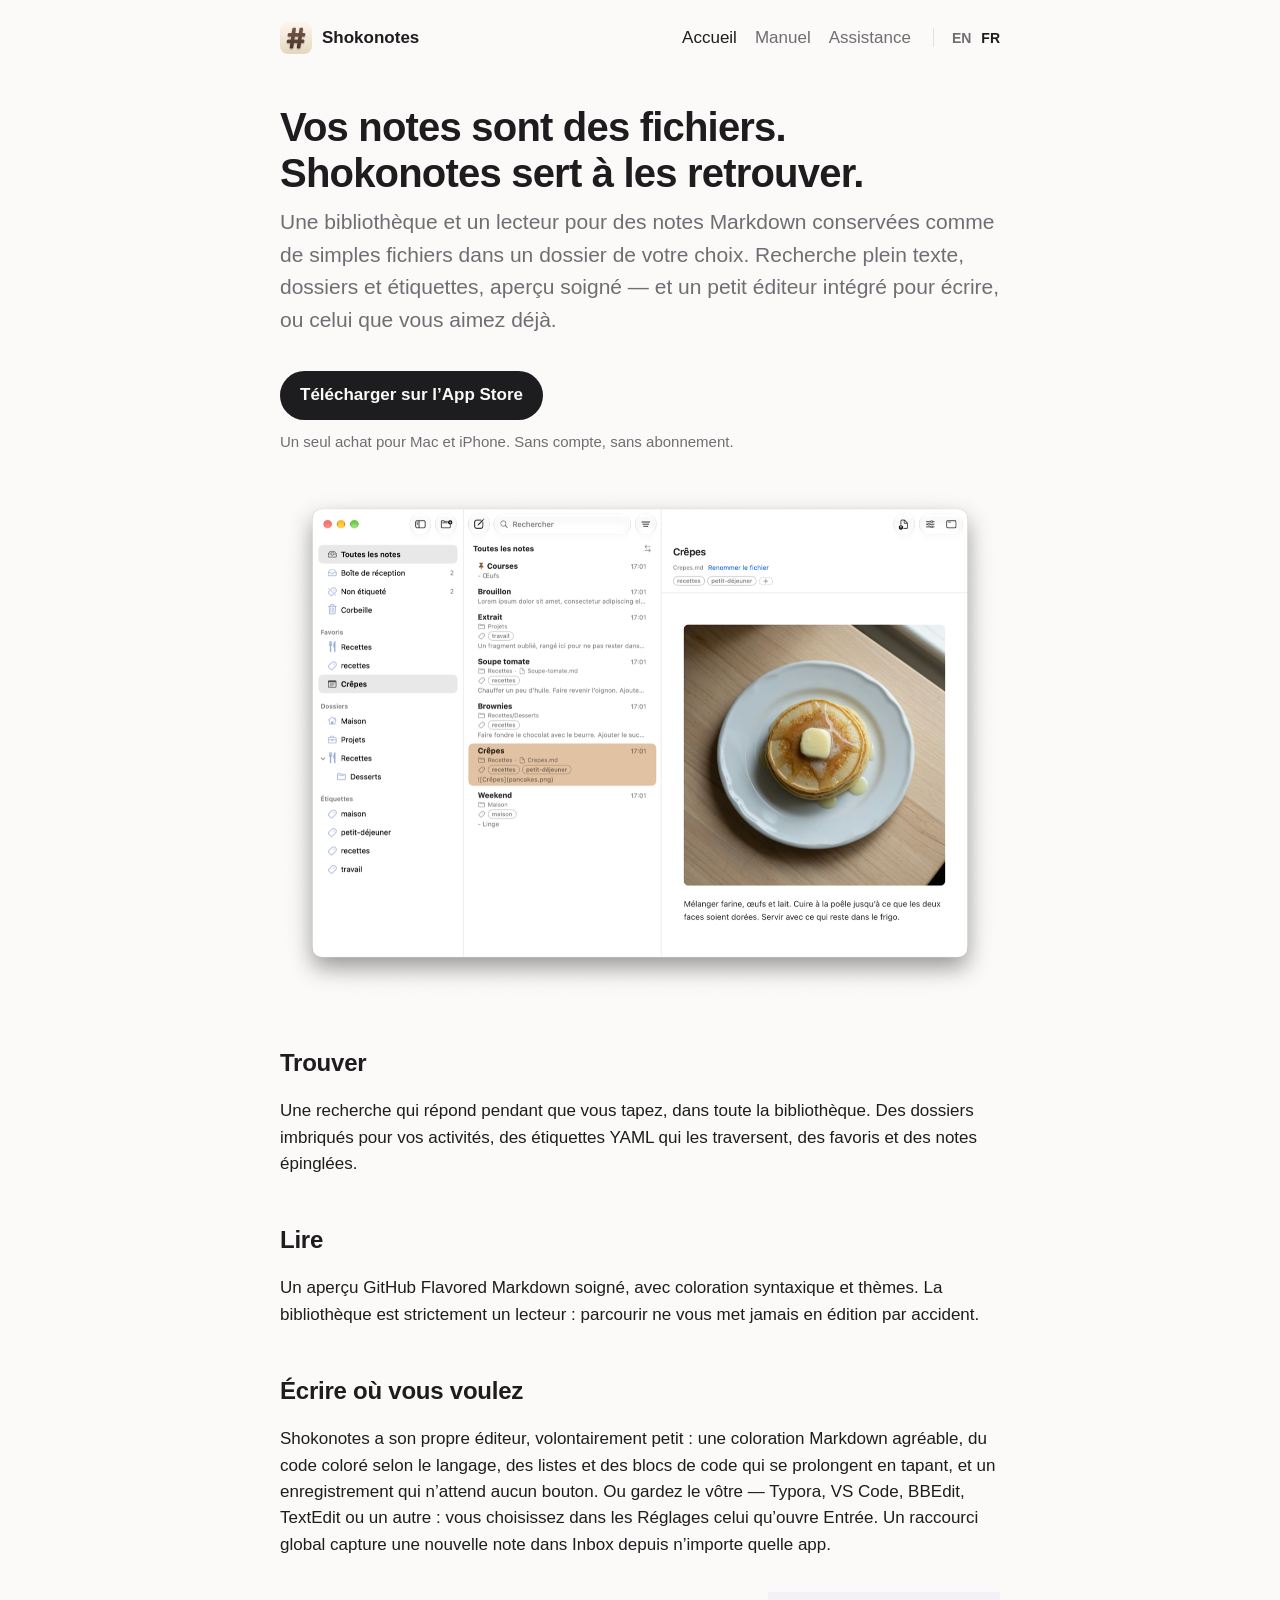
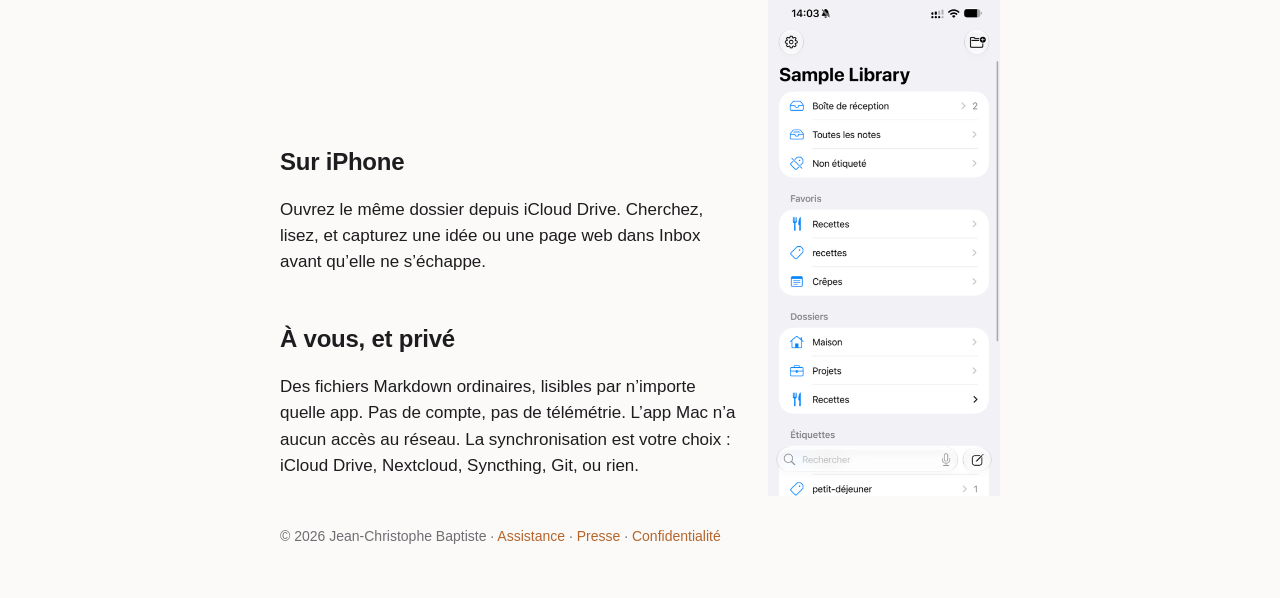
==== docs/fr/index.html @ de8738ba "Site multilingue (EN à la racine, FR sous /fr/ avec sélecteur de langue), manuel illustré, nouvelle " ====
<!doctype html>
<html lang="fr">
<head>
  <meta charset="utf-8">
  <meta name="viewport" content="width=device-width, initial-scale=1">
  <title>Shokonotes — Vos notes sont des fichiers</title>
  <meta name="description" content="Shokonotes trouve et lit vos notes Markdown, conservées comme de simples fichiers dans un dossier de votre choix. Pour Mac et iPhone.">
  <link rel="alternate" hreflang="en" href="https://shokonotes.jcbaptiste.com/">
  <link rel="alternate" hreflang="fr" href="https://shokonotes.jcbaptiste.com/fr/">
  <link rel="alternate" hreflang="x-default" href="https://shokonotes.jcbaptiste.com/">
  <link rel="stylesheet" href="../style.css">
  <link rel="icon" href="../images/icon.png">
</head>
<body>
  <header class="site">
    <a class="brand" href="./"><img src="../images/icon.png" alt="">Shokonotes</a>
    <nav><a class="current" href="./">Accueil</a><a href="manual.html">Manuel</a><a href="support.html">Assistance</a><span class="lang"><a href=".././" hreflang="en" lang="en">EN</a><a class="current" href="./" hreflang="fr" lang="fr">FR</a></span></nav>
  </header>
  <main>
    <h1>Vos notes sont des fichiers.<br>Shokonotes sert à les retrouver.</h1>
    <p class="lede">Une bibliothèque et un lecteur pour des notes Markdown conservées comme de simples fichiers dans un dossier de votre choix. Recherche plein texte, dossiers et étiquettes, aperçu soigné — et un petit éditeur intégré pour écrire, ou celui que vous aimez déjà.</p>
    <a class="cta" href="https://apps.apple.com/fr/app/id6816433175">Télécharger sur l’App Store</a>
    <p style="color:var(--muted);font-size:15px;margin-top:4px">Un seul achat pour Mac et iPhone. Sans compte, sans abonnement.</p>

    <img class="shot" src="../images/mac.png" alt="La bibliothèque Shokonotes sur Mac : barre latérale, liste des notes et aperçu">

    <h2>Trouver</h2>
    <p>Une recherche qui répond pendant que vous tapez, dans toute la bibliothèque. Des dossiers imbriqués pour vos activités, des étiquettes YAML qui les traversent, des favoris et des notes épinglées.</p>

    <h2>Lire</h2>
    <p>Un aperçu GitHub Flavored Markdown soigné, avec coloration syntaxique et thèmes. La bibliothèque est strictement un lecteur : parcourir ne vous met jamais en édition par accident.</p>

    <h2>Écrire où vous voulez</h2>
    <p>Shokonotes a son propre éditeur, volontairement petit : une coloration Markdown agréable, du code coloré selon le langage, des listes et des blocs de code qui se prolongent en tapant, et un enregistrement qui n’attend aucun bouton. Ou gardez le vôtre — Typora, VS Code, BBEdit, TextEdit ou un autre : vous choisissez dans les Réglages celui qu’ouvre Entrée. Un raccourci global capture une nouvelle note dans Inbox depuis n’importe quelle app.</p>

    <div class="pair">
      <div>
        <h2 style="margin-top:0">Sur iPhone</h2>
        <p>Ouvrez le même dossier depuis iCloud Drive. Cherchez, lisez, et capturez une idée ou une page web dans Inbox avant qu’elle ne s’échappe.</p>
        <h2>À vous, et privé</h2>
        <p>Des fichiers Markdown ordinaires, lisibles par n’importe quelle app. Pas de compte, pas de télémétrie. L’app Mac n’a aucun accès au réseau. La synchronisation est votre choix : iCloud Drive, Nextcloud, Syncthing, Git, ou rien.</p>
      </div>
      <img src="../images/iphone.png" alt="La bibliothèque Shokonotes sur iPhone">
    </div>
  </main>
  <footer class="site">
    © 2026 Jean-Christophe Baptiste · <a href="support.html">Assistance</a> · <a href="press.html">Presse</a> · <a href="privacy.html">Confidentialité</a>
  </footer>
</body>
</html>
---- docs/style.css ----
:root {
  --bg: #fbfaf8;
  --fg: #1d1d1f;
  --muted: #6e6e73;
  --line: #e3e1dd;
  --card: #ffffff;
  --accent: #b5652b;
  color-scheme: light dark;
}
@media (prefers-color-scheme: dark) {
  :root {
    --bg: #161617;
    --fg: #f5f5f7;
    --muted: #a1a1a6;
    --line: #2e2e30;
    --card: #1f1f21;
    --accent: #e0915a;
  }
}
* { box-sizing: border-box; }
html { -webkit-text-size-adjust: 100%; }
body {
  margin: 0;
  background: var(--bg);
  color: var(--fg);
  font: 17px/1.55 -apple-system, BlinkMacSystemFont, "SF Pro Text", "Helvetica Neue", Helvetica, Arial, sans-serif;
}
a { color: var(--accent); text-decoration: none; }
a:hover { text-decoration: underline; }
header.site, main, footer.site { max-width: 760px; margin: 0 auto; padding: 0 20px; }
header.site {
  display: flex; align-items: center; justify-content: space-between;
  padding-top: 22px; padding-bottom: 22px;
}
header.site .brand { display: flex; align-items: center; gap: 10px; color: var(--fg); font-weight: 600; }
header.site .brand img { width: 32px; height: 32px; border-radius: 8px; }
header.site nav a { margin-left: 18px; color: var(--muted); }
header.site nav a.current { color: var(--fg); }
h1 { font-size: 40px; line-height: 1.15; letter-spacing: -0.02em; margin: 28px 0 10px; }
h2 { font-size: 24px; letter-spacing: -0.01em; margin: 44px 0 10px; }
h3 { font-size: 18px; margin: 26px 0 6px; }
p.lede { font-size: 21px; color: var(--muted); margin-top: 0; }
.cta { display: inline-block; margin: 14px 0 6px; padding: 11px 20px; border-radius: 980px;
  background: var(--fg); color: var(--bg); font-weight: 600; }
.cta:hover { text-decoration: none; opacity: .88; }
.shot { display: block; width: 100%; height: auto; margin: 34px 0 6px; }
.pair { display: grid; grid-template-columns: 2fr 1fr; gap: 24px; align-items: end; margin-top: 34px; }
.pair img { width: 100%; height: auto; }
@media (max-width: 640px) { .pair { grid-template-columns: 1fr; } h1 { font-size: 32px; } }
.box { background: var(--card); border: 1px solid var(--line); border-radius: 14px; padding: 18px 22px; margin: 18px 0; }
kbd { font: 14px/1 ui-monospace, "SF Mono", Menlo, monospace; padding: 2px 6px; border: 1px solid var(--line);
  border-radius: 5px; background: var(--card); }
ul { padding-left: 22px; }
li { margin: 4px 0; }
hr { border: 0; border-top: 1px solid var(--line); margin: 52px 0; }
footer.site { color: var(--muted); font-size: 14px; padding-top: 30px; padding-bottom: 50px; }

/* Manual */
code { font: 0.9em ui-monospace, "SF Mono", Menlo, monospace; padding: 1px 5px; border: 1px solid var(--line);
  border-radius: 5px; background: var(--card); }
pre { background: var(--card); border: 1px solid var(--line); border-radius: 12px; padding: 14px 18px; overflow-x: auto; }
pre code { padding: 0; border: 0; background: none; font-size: 14px; line-height: 1.5; }
main.manual h2 { margin-top: 56px; padding-top: 8px; }
main.manual h3 { margin-top: 30px; }
blockquote { margin: 18px 0; padding: 2px 18px; border-left: 3px solid var(--line); color: var(--muted); }
table { border-collapse: collapse; margin: 18px 0; width: 100%; font-size: 16px; }
th, td { text-align: left; padding: 8px 12px; border-bottom: 1px solid var(--line); }
th { color: var(--muted); font-weight: 600; }
.toc ul { margin: 6px 0 14px; }
.task { display: inline-block; width: 1.3em; }

/* Language switch */
header.site nav .lang { margin-left: 22px; padding-left: 18px; border-left: 1px solid var(--line); }
header.site nav .lang a { margin-left: 0; margin-right: 10px; font-size: 14px; font-weight: 600; }
header.site nav .lang a:last-child { margin-right: 0; }

/* Figures */
figure { margin: 30px 0; }
figure img { display: block; width: 100%; height: auto; border-radius: 10px; }
figure.window img { border-radius: 0; }
figcaption { color: var(--muted); font-size: 14px; margin-top: 8px; text-align: center; }
figure.narrow { max-width: 520px; margin-left: auto; margin-right: auto; }
.phones { display: grid; grid-template-columns: repeat(4, 1fr); gap: 14px; margin: 30px 0; }
.phones figure { margin: 0; }
.phones img { border: 1px solid var(--line); }
@media (max-width: 640px) { .phones { grid-template-columns: repeat(2, 1fr); } }

/* Press kit */
.press-grid { display: grid; grid-template-columns: repeat(2, 1fr); gap: 22px 18px; margin: 24px 0; }
.press-grid figure { margin: 0; }
.press-grid img { border: 1px solid var(--line); background: var(--card); }
@media (max-width: 640px) { .press-grid { grid-template-columns: 1fr; } }
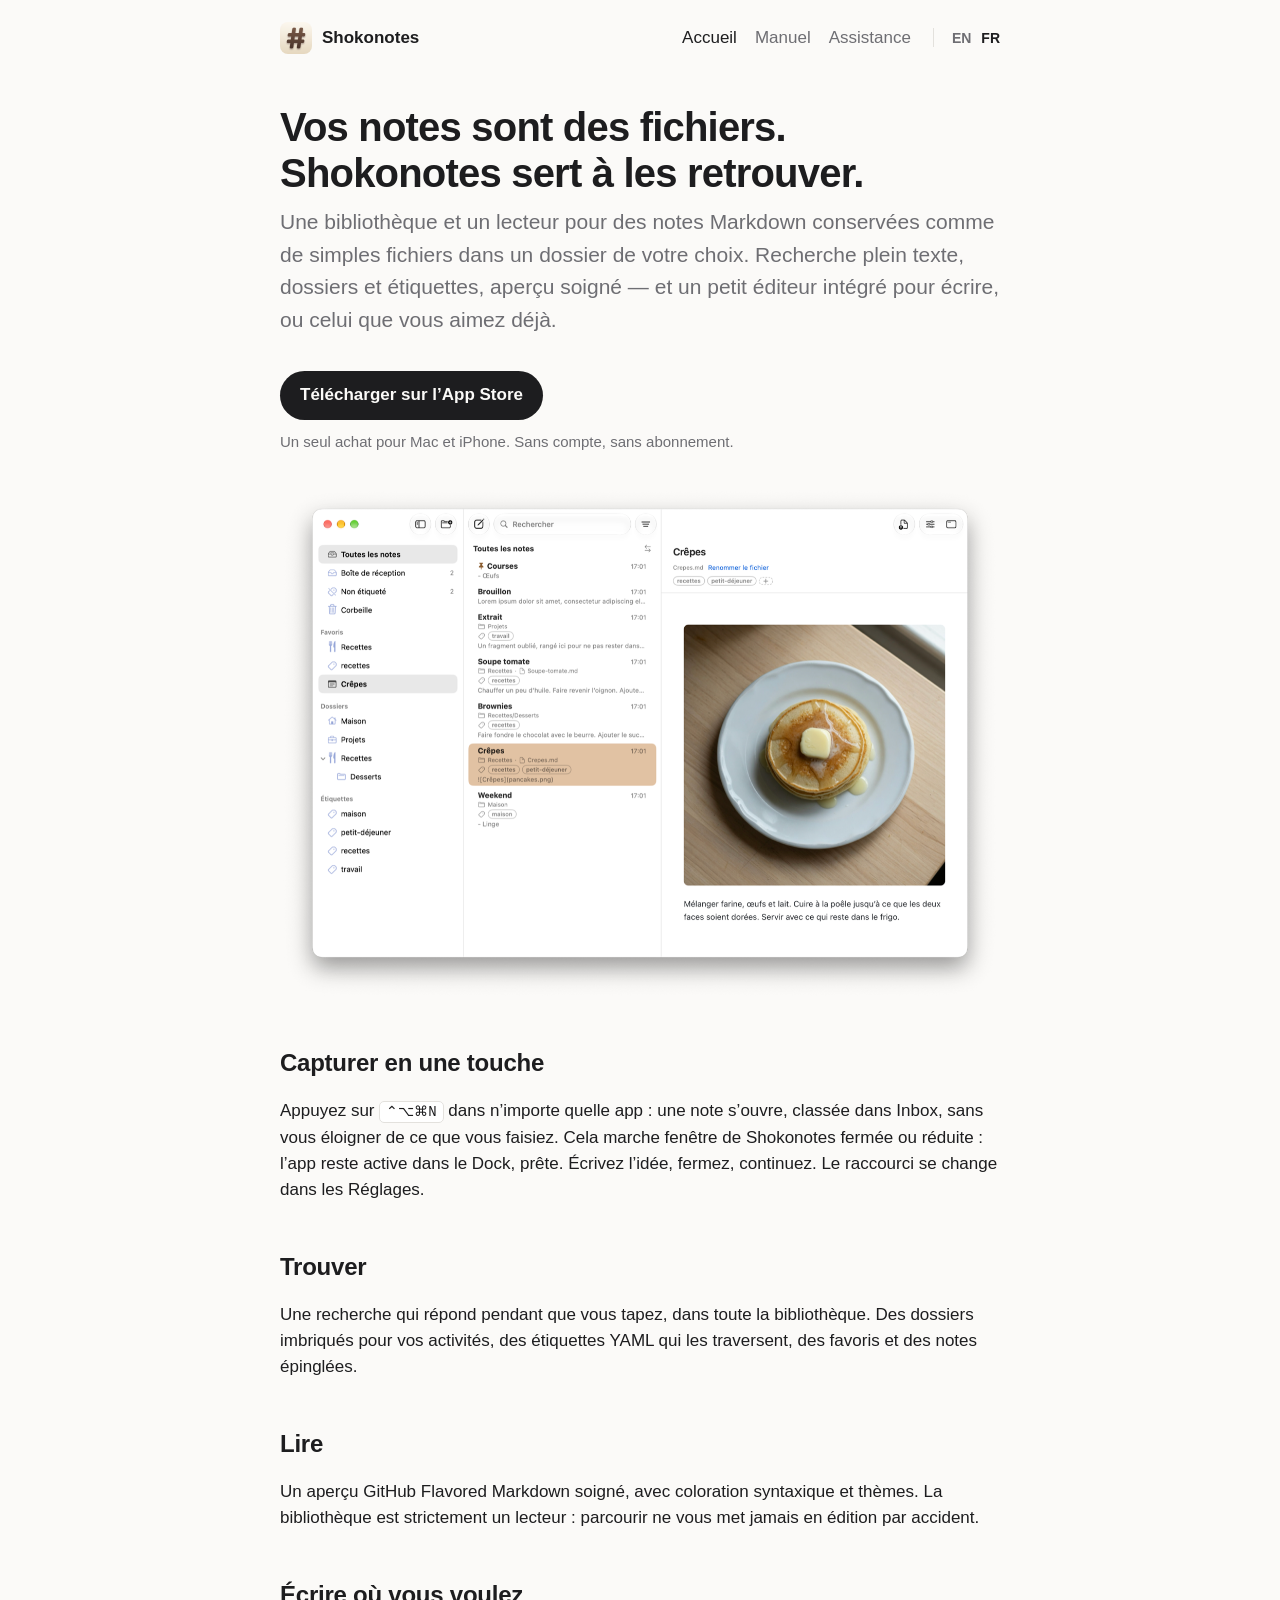
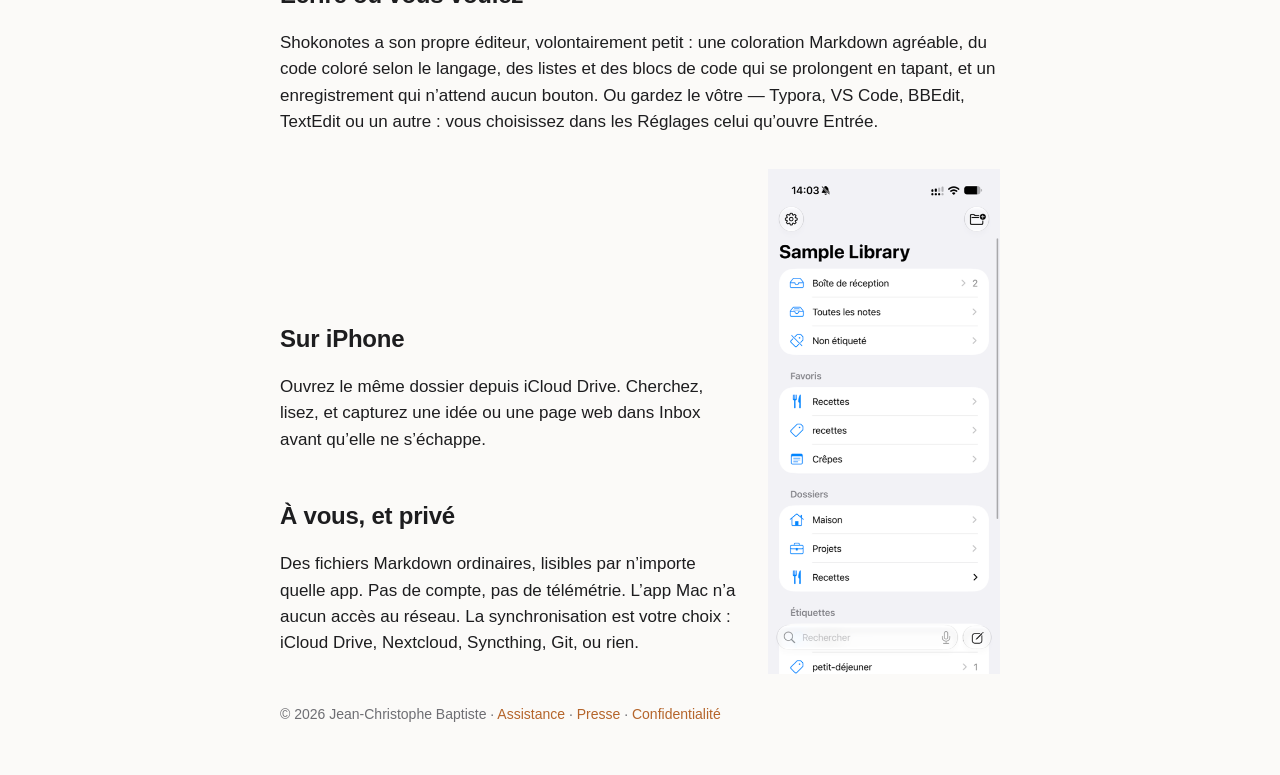
==== commit 29055dfc: "Site : mise en avant de la note rapide (raccourci global, fenêtre fermée ou réduite) sur l'accueil e" ====
--- a/docs/fr/index.html
+++ b/docs/fr/index.html
@@ -24,6 +24,9 @@
 
     <img class="shot" src="../images/mac.png" alt="La bibliothèque Shokonotes sur Mac : barre latérale, liste des notes et aperçu">
 
+    <h2>Capturer en une touche</h2>
+    <p>Appuyez sur <kbd>⌃⌥⌘N</kbd> dans n’importe quelle app : une note s’ouvre, classée dans Inbox, sans vous éloigner de ce que vous faisiez. Cela marche fenêtre de Shokonotes fermée ou réduite : l’app reste active dans le Dock, prête. Écrivez l’idée, fermez, continuez. Le raccourci se change dans les Réglages.</p>
+
     <h2>Trouver</h2>
     <p>Une recherche qui répond pendant que vous tapez, dans toute la bibliothèque. Des dossiers imbriqués pour vos activités, des étiquettes YAML qui les traversent, des favoris et des notes épinglées.</p>
 
@@ -31,7 +34,7 @@
     <p>Un aperçu GitHub Flavored Markdown soigné, avec coloration syntaxique et thèmes. La bibliothèque est strictement un lecteur : parcourir ne vous met jamais en édition par accident.</p>
 
     <h2>Écrire où vous voulez</h2>
-    <p>Shokonotes a son propre éditeur, volontairement petit : une coloration Markdown agréable, du code coloré selon le langage, des listes et des blocs de code qui se prolongent en tapant, et un enregistrement qui n’attend aucun bouton. Ou gardez le vôtre — Typora, VS Code, BBEdit, TextEdit ou un autre : vous choisissez dans les Réglages celui qu’ouvre Entrée. Un raccourci global capture une nouvelle note dans Inbox depuis n’importe quelle app.</p>
+    <p>Shokonotes a son propre éditeur, volontairement petit : une coloration Markdown agréable, du code coloré selon le langage, des listes et des blocs de code qui se prolongent en tapant, et un enregistrement qui n’attend aucun bouton. Ou gardez le vôtre — Typora, VS Code, BBEdit, TextEdit ou un autre : vous choisissez dans les Réglages celui qu’ouvre Entrée.</p>
 
     <div class="pair">
       <div>
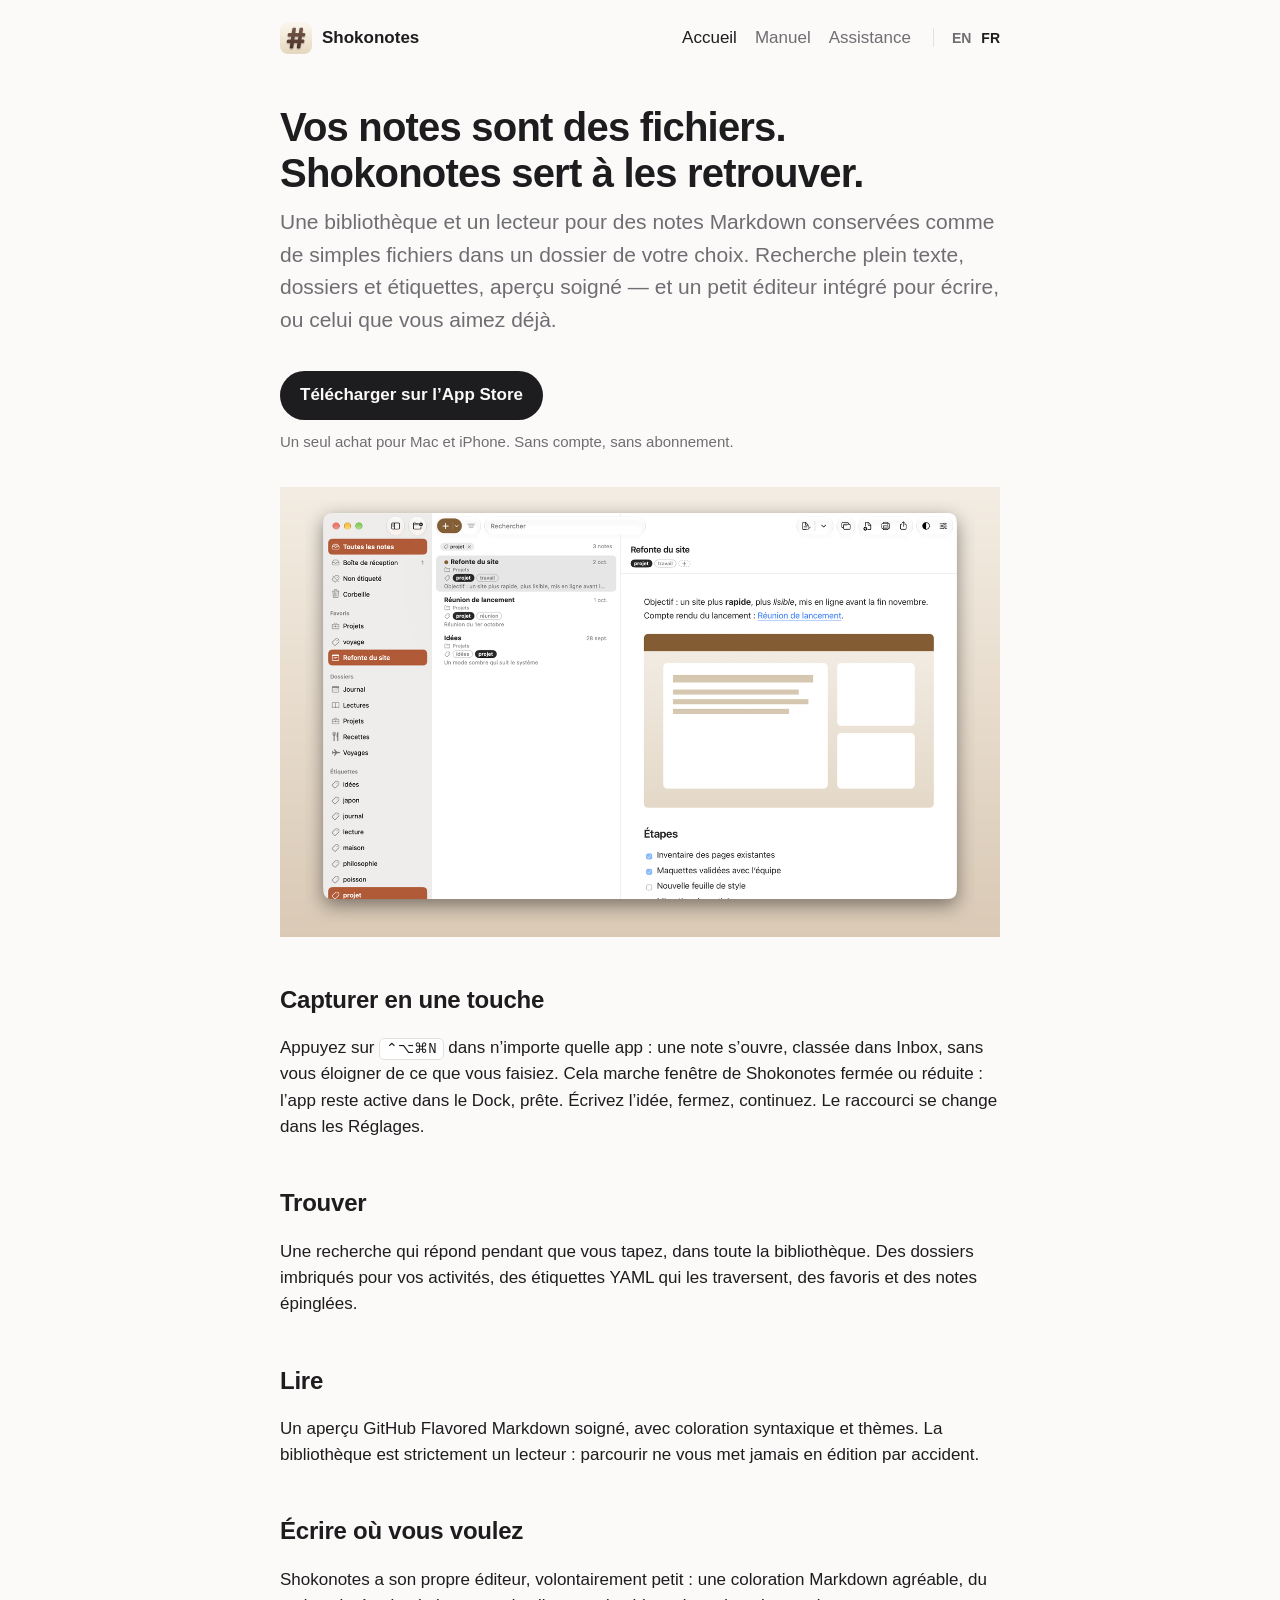
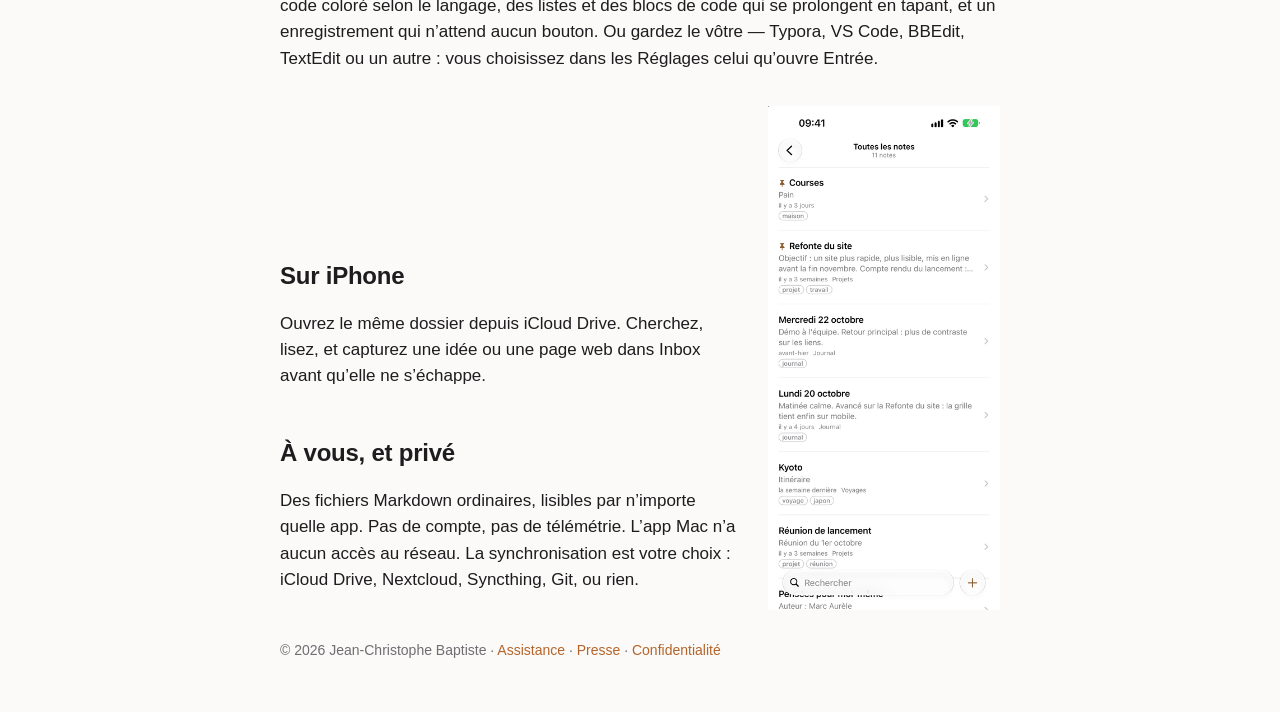
==== commit 86be7dd7: "Site : captures 1.2.0 (celles de l'App Store, EN et FR), manuel séparé en une page EN et une page FR" ====
--- a/docs/fr/index.html
+++ b/docs/fr/index.html
@@ -22,7 +22,7 @@
     <a class="cta" href="https://apps.apple.com/fr/app/id6816433175">Télécharger sur l’App Store</a>
     <p style="color:var(--muted);font-size:15px;margin-top:4px">Un seul achat pour Mac et iPhone. Sans compte, sans abonnement.</p>
 
-    <img class="shot" src="../images/mac.png" alt="La bibliothèque Shokonotes sur Mac : barre latérale, liste des notes et aperçu">
+    <img class="shot" src="../images/fr/mac-library.png" alt="La bibliothèque Shokonotes sur Mac : barre latérale, liste des notes et aperçu">
 
     <h2>Capturer en une touche</h2>
     <p>Appuyez sur <kbd>⌃⌥⌘N</kbd> dans n’importe quelle app : une note s’ouvre, classée dans Inbox, sans vous éloigner de ce que vous faisiez. Cela marche fenêtre de Shokonotes fermée ou réduite : l’app reste active dans le Dock, prête. Écrivez l’idée, fermez, continuez. Le raccourci se change dans les Réglages.</p>
@@ -43,7 +43,7 @@
         <h2>À vous, et privé</h2>
         <p>Des fichiers Markdown ordinaires, lisibles par n’importe quelle app. Pas de compte, pas de télémétrie. L’app Mac n’a aucun accès au réseau. La synchronisation est votre choix : iCloud Drive, Nextcloud, Syncthing, Git, ou rien.</p>
       </div>
-      <img src="../images/iphone.png" alt="La bibliothèque Shokonotes sur iPhone">
+      <img src="../images/fr/ios-library.png" alt="La bibliothèque Shokonotes sur iPhone">
     </div>
   </main>
   <footer class="site">
